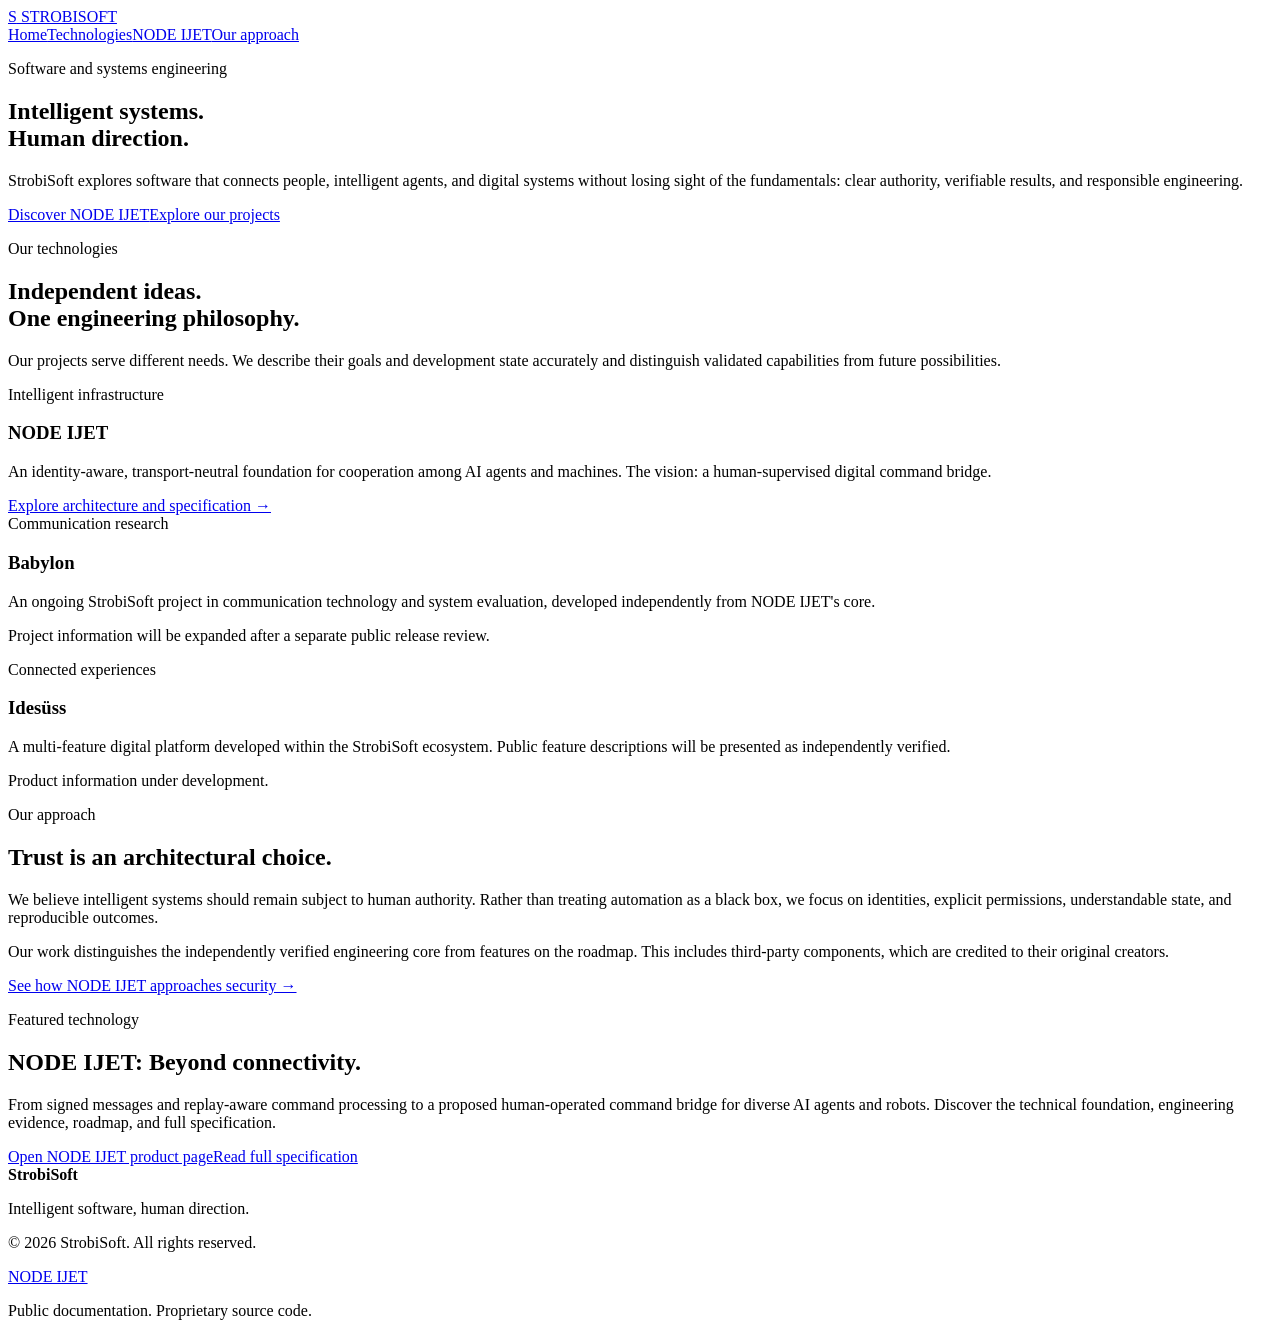
==== index.html @ 18b550df "site: add StrobiSoft public home" ====
<!doctype html>
<html lang="en"><head><meta charset="UTF-8"><meta name="viewport" content="width=device-width, initial-scale=1"><title>StrobiSoft | Intelligent software, human direction</title><meta name="description" content="StrobiSoft develops technology for secure AI coordination, human-supervised automation, communication, and digital platforms. Explore NODE IJET and our projects."><meta name="theme-color" content="#07131e"><link rel="stylesheet" href="/site.css"></head><body>
<header class="masthead"><div class="wide"><a class="brand" href="/"><span class="mark">S</span> STROBISOFT</a><nav class="nav" aria-label="Main navigation"><a aria-current="page" href="/">Home</a><a href="#products">Technologies</a><a href="/node-ijet/">NODE IJET</a><a href="#approach">Our approach</a></nav></div></header>
<main><section class="hero"><div class="wide"><p class="kicker">Software and systems engineering</p><h1>Intelligent systems.<br><span class="accent">Human direction.</span></h1><p class="lede">StrobiSoft explores software that connects people, intelligent agents, and digital systems without losing sight of the fundamentals: clear authority, verifiable results, and responsible engineering.</p><div class="links"><a class="button" href="/node-ijet/">Discover NODE IJET</a><a class="button secondary" href="#products">Explore our projects</a></div></div></section>
<section class="section" id="products"><div class="wide"><p class="kicker">Our technologies</p><h2>Independent ideas.<br>One engineering philosophy.</h2><p class="intro">Our projects serve different needs. We describe their goals and development state accurately and distinguish validated capabilities from future possibilities.</p><div class="grid">
<article class="card"><span class="detail">Intelligent infrastructure</span><h3>NODE IJET</h3><p>An identity-aware, transport-neutral foundation for cooperation among AI agents and machines. The vision: a human-supervised digital command bridge.</p><a href="/node-ijet/">Explore architecture and specification &#8594;</a></article>
<article class="card"><span class="detail">Communication research</span><h3>Babylon</h3><p>An ongoing StrobiSoft project in communication technology and system evaluation, developed independently from NODE IJET's core.</p><p class="small">Project information will be expanded after a separate public release review.</p></article>
<article class="card"><span class="detail">Connected experiences</span><h3>Ides&#252;ss</h3><p>A multi-feature digital platform developed within the StrobiSoft ecosystem. Public feature descriptions will be presented as independently verified.</p><p class="small">Product information under development.</p></article>
</div></div></section>
<section class="section alt" id="approach"><div class="wide columns"><div><p class="kicker">Our approach</p><h2>Trust is an architectural choice.</h2><span class="mini-rule"></span></div><div><p>We believe intelligent systems should remain subject to human authority. Rather than treating automation as a black box, we focus on identities, explicit permissions, understandable state, and reproducible outcomes.</p><p>Our work distinguishes the independently verified engineering core from features on the roadmap. This includes third-party components, which are credited to their original creators.</p><a href="/node-ijet/#security">See how NODE IJET approaches security &#8594;</a></div></div></section>
<section class="section"><div class="wide"><p class="kicker">Featured technology</p><h2>NODE IJET: Beyond connectivity.</h2><p class="intro">From signed messages and replay-aware command processing to a proposed human-operated command bridge for diverse AI agents and robots. Discover the technical foundation, engineering evidence, roadmap, and full specification.</p><div class="links"><a class="button" href="/node-ijet/">Open NODE IJET product page</a><a class="button secondary" href="/node-ijet/#specification">Read full specification</a></div></div></section></main>
<footer class="footer"><div class="wide"><div><strong>StrobiSoft</strong><p class="small">Intelligent software, human direction.</p><p class="legal">&copy; 2026 StrobiSoft. All rights reserved.</p></div><div><a href="/node-ijet/">NODE IJET</a><p class="small">Public documentation. Proprietary source code.</p></div></div></footer>
</body></html>
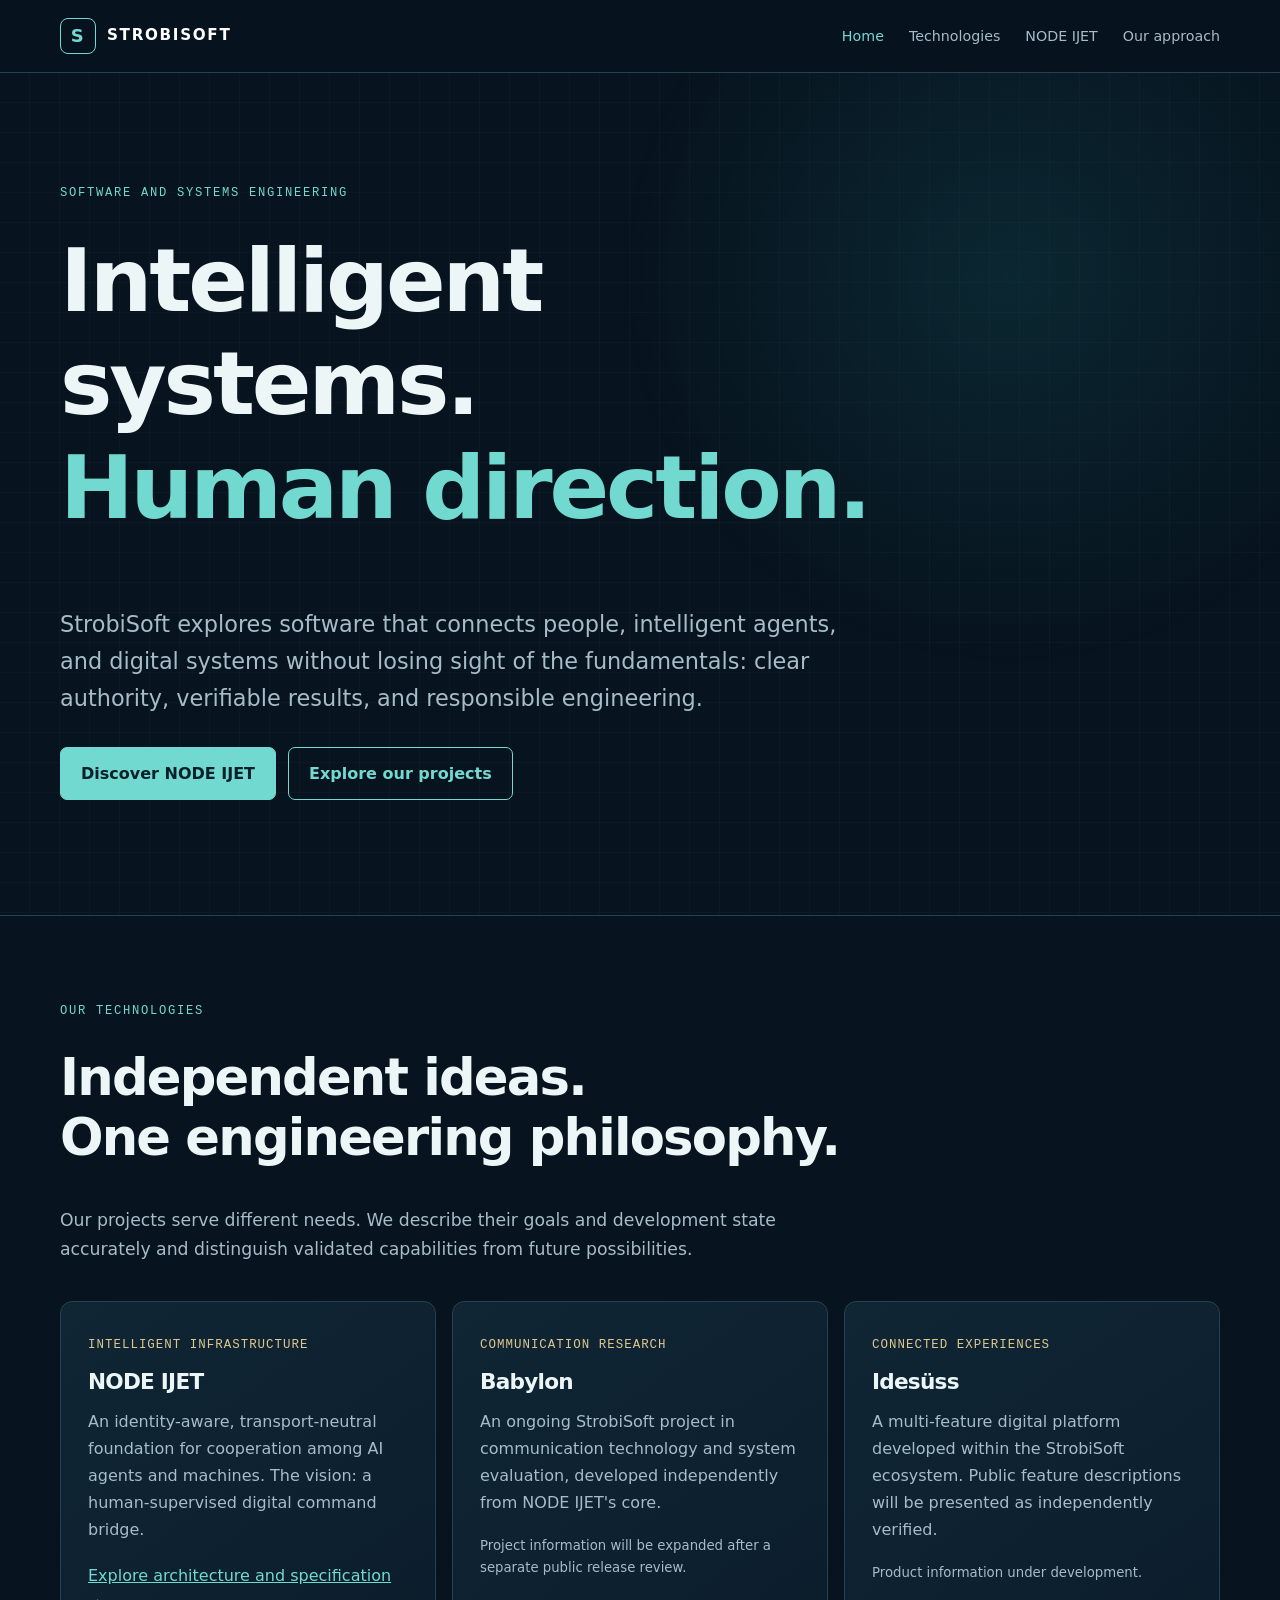
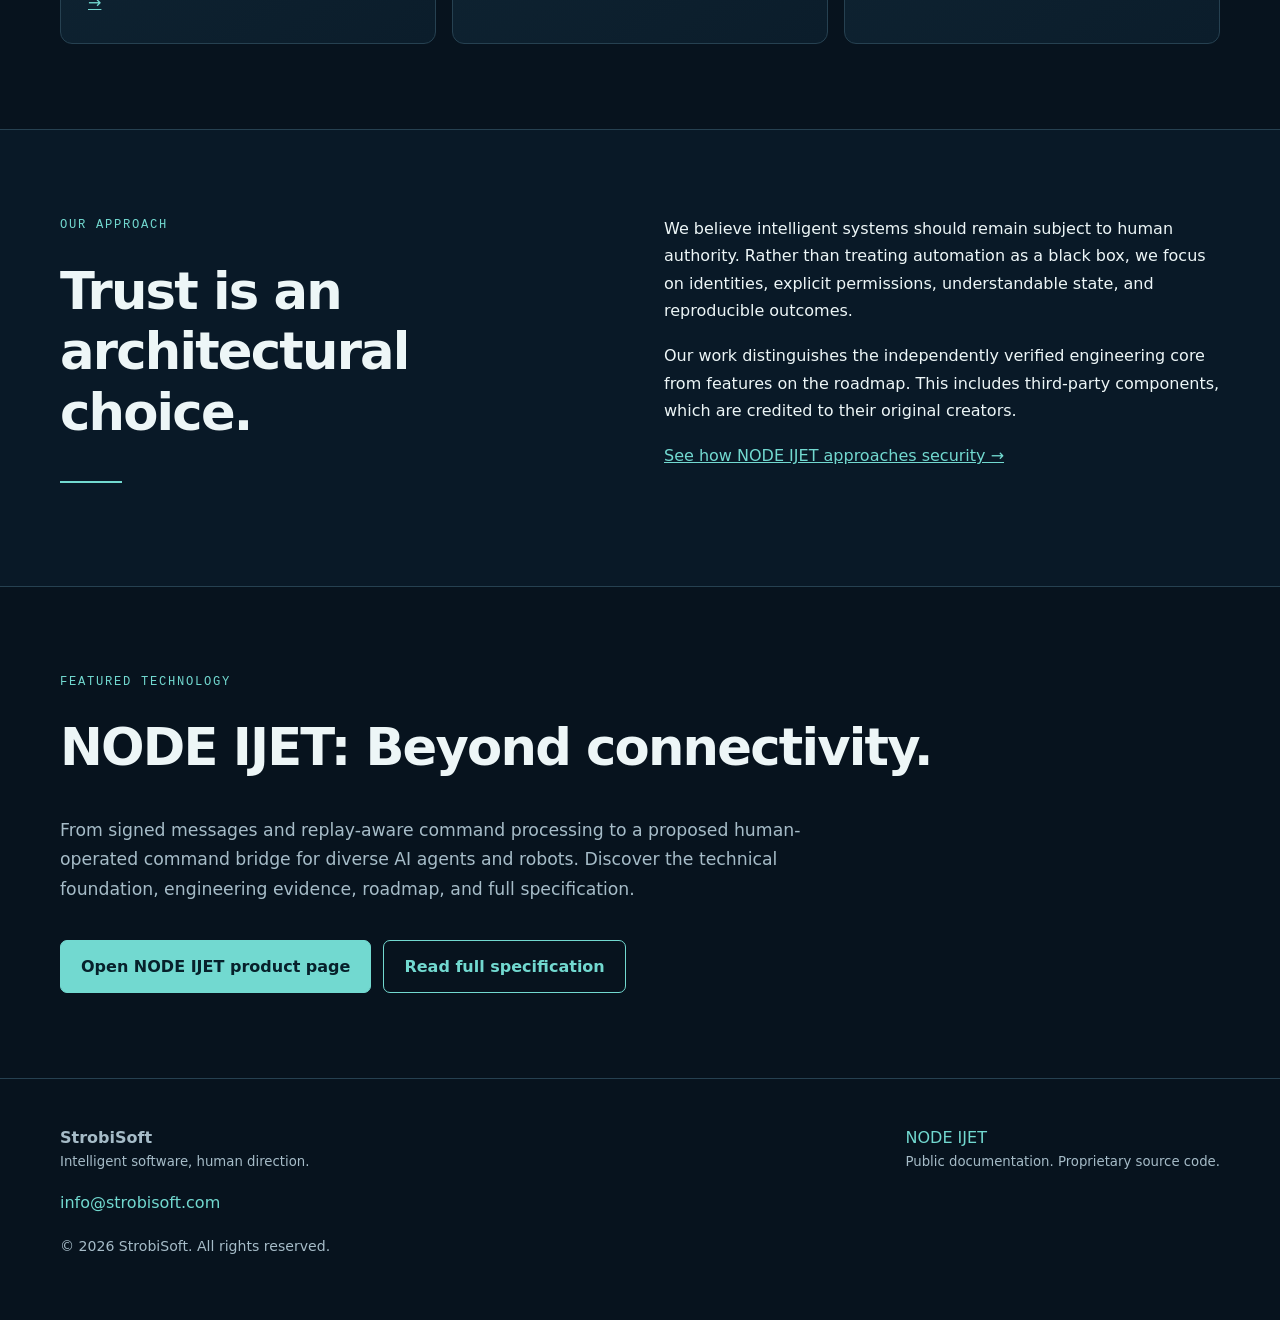
==== commit 33a19e0f: "Publish verified company mailbox in homepage footer" ====
--- a/index.html
+++ b/index.html
@@ -9,5 +9,5 @@
 </div></div></section>
 <section class="section alt" id="approach"><div class="wide columns"><div><p class="kicker">Our approach</p><h2>Trust is an architectural choice.</h2><span class="mini-rule"></span></div><div><p>We believe intelligent systems should remain subject to human authority. Rather than treating automation as a black box, we focus on identities, explicit permissions, understandable state, and reproducible outcomes.</p><p>Our work distinguishes the independently verified engineering core from features on the roadmap. This includes third-party components, which are credited to their original creators.</p><a href="/node-ijet/#security">See how NODE IJET approaches security &#8594;</a></div></div></section>
 <section class="section"><div class="wide"><p class="kicker">Featured technology</p><h2>NODE IJET: Beyond connectivity.</h2><p class="intro">From signed messages and replay-aware command processing to a proposed human-operated command bridge for diverse AI agents and robots. Discover the technical foundation, engineering evidence, roadmap, and full specification.</p><div class="links"><a class="button" href="/node-ijet/">Open NODE IJET product page</a><a class="button secondary" href="/node-ijet/#specification">Read full specification</a></div></div></section></main>
-<footer class="footer"><div class="wide"><div><strong>StrobiSoft</strong><p class="small">Intelligent software, human direction.</p><p class="legal">&copy; 2026 StrobiSoft. All rights reserved.</p></div><div><a href="/node-ijet/">NODE IJET</a><p class="small">Public documentation. Proprietary source code.</p></div></div></footer>
+<footer class="footer"><div class="wide"><div><strong>StrobiSoft</strong><p class="small">Intelligent software, human direction.</p><p><a href="mailto:info@strobisoft.com">info@strobisoft.com</a></p><p class="legal">&copy; 2026 StrobiSoft. All rights reserved.</p></div><div><a href="/node-ijet/">NODE IJET</a><p class="small">Public documentation. Proprietary source code.</p></div></div></footer>
 </body></html>
--- a/site.css
+++ b/site.css
@@ -0,0 +1,3 @@
+:root{color-scheme:dark;--bg:#07131e;--surface:#0e2130;--surface2:#132b3b;--line:#264151;--text:#edf6f7;--muted:#a6bcc8;--accent:#72d9d0;--gold:#e0c68e;--max:1160px}
+*{box-sizing:border-box}html{scroll-behavior:smooth;scroll-padding-top:95px}body{margin:0;background:var(--bg);color:var(--text);font:16px/1.7 ui-sans-serif,system-ui,-apple-system,BlinkMacSystemFont,"Segoe UI",sans-serif}a{color:var(--accent)}a:hover{color:#d6faf4}a:focus-visible,button:focus-visible{outline:2px solid var(--accent);outline-offset:3px}h1,h2,h3{line-height:1.18;letter-spacing:-.035em;margin:0 0 .75em;font-weight:650}h1{font-size:clamp(2.9rem,7vw,5.5rem)}h2{font-size:clamp(2rem,4vw,3.2rem)}h3{font-size:1.35rem}p{margin:0 0 1.15em}ul,ol{padding-left:1.35em;margin:0 0 1.3em}li{margin:.35em 0}small,.small{font-size:.83rem}.subtle,.muted{color:var(--muted)}.wide{width:min(var(--max),calc(100% - 40px));margin:0 auto}.masthead{position:sticky;top:0;z-index:30;backdrop-filter:blur(20px);background:rgba(7,19,30,.94);border-bottom:1px solid var(--line)}.masthead .wide{display:flex;align-items:center;justify-content:space-between;min-height:72px;gap:25px}.brand{display:flex;align-items:center;gap:11px;text-decoration:none;color:#fff;font-weight:800;letter-spacing:.11em;font-size:.95rem}.mark{width:36px;height:36px;border:1px solid var(--accent);border-radius:8px;display:grid;place-items:center;color:var(--accent);font-size:18px;font-weight:800}.nav{display:flex;gap:25px;flex-wrap:wrap}.nav a{text-decoration:none;color:var(--muted);font-size:.89rem}.nav a:hover,.nav a[aria-current="page"]{color:var(--accent)}.hero{position:relative;padding:110px 0 115px;overflow:hidden;border-bottom:1px solid var(--line)}.hero:before{content:"";position:absolute;inset:0;opacity:.55;pointer-events:none;background:radial-gradient(circle at 79% 24%,rgba(37,165,170,.25),transparent 33%),linear-gradient(90deg,transparent 0 96%,rgba(127,230,223,.05) 96% 100%),linear-gradient(transparent 0 96%,rgba(127,230,223,.05) 96% 100%);background-size:auto,30px 30px,30px 30px}.hero .wide{position:relative}.kicker{color:var(--accent);font-family:ui-monospace,SFMono-Regular,Consolas,monospace;letter-spacing:.14em;text-transform:uppercase;font-size:.76rem;margin:0 0 25px}.hero h1{max-width:900px}.hero .lede{font-size:clamp(1.12rem,2vw,1.4rem);max-width:780px;color:var(--muted);line-height:1.65;margin:30px 0}.accent{color:var(--accent)}.links{display:flex;flex-wrap:wrap;gap:12px;margin-top:30px}.button{border:1px solid var(--accent);background:var(--accent);color:#07212b!important;padding:12px 20px;border-radius:7px;display:inline-block;text-decoration:none;font-weight:750}.button.secondary{background:transparent;color:var(--accent)!important}.button:hover{filter:brightness(1.08)}.section{padding:85px 0;border-bottom:1px solid var(--line)}.section.alt{background:#091927}.intro{max-width:790px;color:var(--muted);font-size:1.08rem;margin-bottom:36px}.grid{display:grid;grid-template-columns:repeat(3,minmax(0,1fr));gap:16px}.grid.two{grid-template-columns:repeat(2,minmax(0,1fr))}.card{background:linear-gradient(145deg,#102635,#0b1d2b);border:1px solid var(--line);border-radius:12px;padding:27px;min-height:210px}.card p{color:var(--muted)}.card .detail{color:var(--gold);font-family:ui-monospace,monospace;font-size:.78rem;letter-spacing:.08em;text-transform:uppercase}.card h3{margin:13px 0}.status{border:1px solid #677582;color:#dbe8ee;border-radius:40px;padding:5px 10px;font-size:.76rem;margin-bottom:18px;display:inline-block}.status.verified{color:#9df3cb;border-color:#4a8271}.status.roadmap{color:var(--gold);border-color:#756a46}.columns{display:grid;grid-template-columns:1fr 1fr;gap:48px}.overline{color:var(--accent);font-family:ui-monospace,monospace;letter-spacing:.12em;font-size:.75rem;text-transform:uppercase}.callout{border-left:3px solid var(--accent);background:var(--surface);padding:22px 24px;border-radius:0 8px 8px 0}.architecture{display:flex;flex-wrap:wrap;align-items:stretch;justify-content:center;gap:14px;margin:33px 0}.arch-item{flex:1 1 170px;min-width:160px;text-align:center;border:1px solid var(--line);background:var(--surface);border-radius:10px;padding:20px 12px}.arch-item b{display:block;color:#fff;font-size:1.05rem}.arch-item span{display:block;font-size:.82rem;color:var(--muted)}.arch-arrow{align-self:center;font-size:24px;color:var(--accent)}.content{max-width:950px}.content h2{font-size:2.1rem;margin-top:48px}.content h3{margin-top:30px}.content p,.content li{color:var(--muted)}.content strong{color:var(--text)}.content section{scroll-margin-top:100px}.table-wrap{overflow-x:auto}table{border-collapse:collapse;width:100%;min-width:520px}th,td{padding:14px 18px;border-bottom:1px solid var(--line);text-align:left;vertical-align:top}th{color:var(--accent);font-size:.79rem;letter-spacing:.07em;text-transform:uppercase}td{color:var(--muted)}.toc{background:var(--surface);border:1px solid var(--line);border-radius:12px;padding:24px 35px;max-width:650px}.toc ol{columns:2}.toc a{text-decoration:none}.footer{padding:45px 0;color:var(--muted)}.footer .wide{display:flex;justify-content:space-between;gap:20px;flex-wrap:wrap}.footer a{text-decoration:none}.mini-rule{display:block;width:62px;border-top:2px solid var(--accent);margin:18px 0}.legal{font-size:.88rem;color:var(--muted)}@media(max-width:750px){.masthead .wide{align-items:flex-start;padding:15px 0;flex-direction:column}.nav{gap:17px}.hero{padding:70px 0 75px}.grid,.grid.two,.columns{grid-template-columns:1fr}.section{padding:58px 0}.toc ol{columns:1}.arch-arrow{display:none}.card{min-height:0}.footer .wide{flex-direction:column}}@media(prefers-reduced-motion:reduce){html{scroll-behavior:auto}}
+
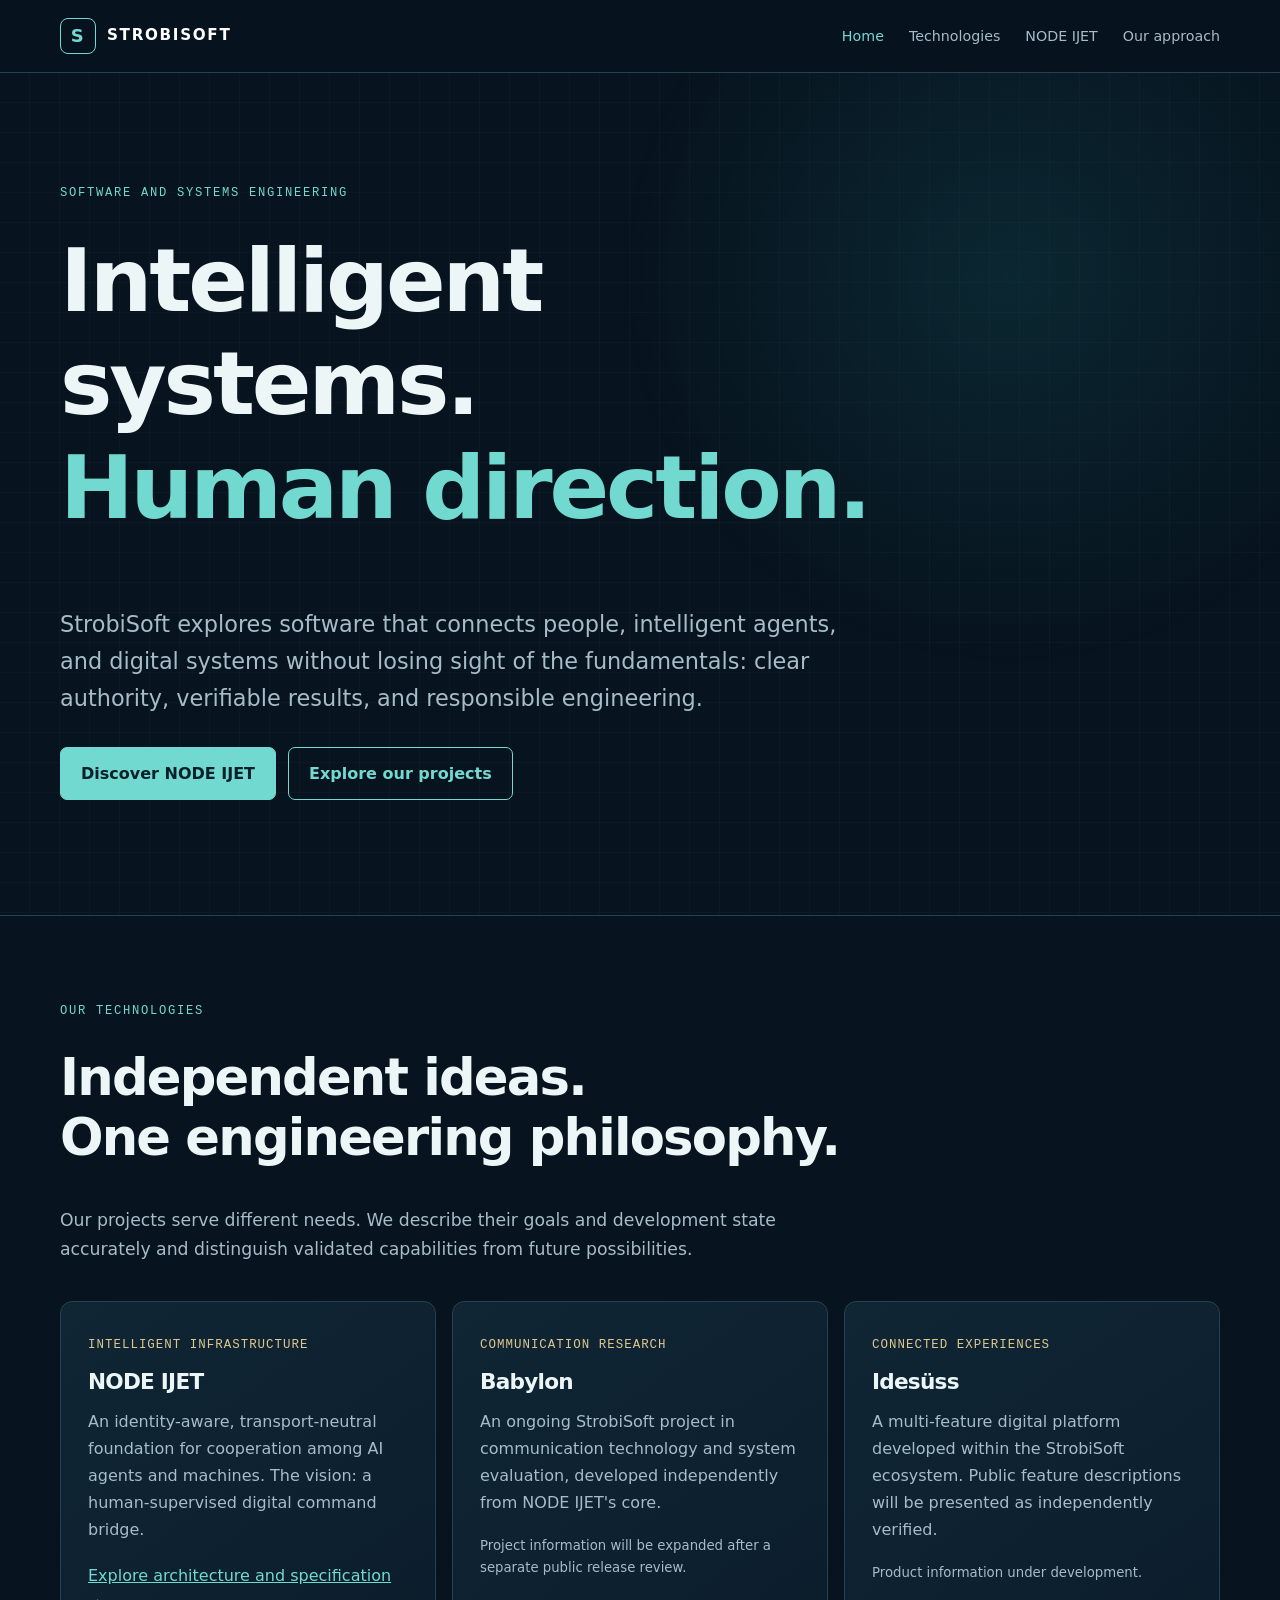
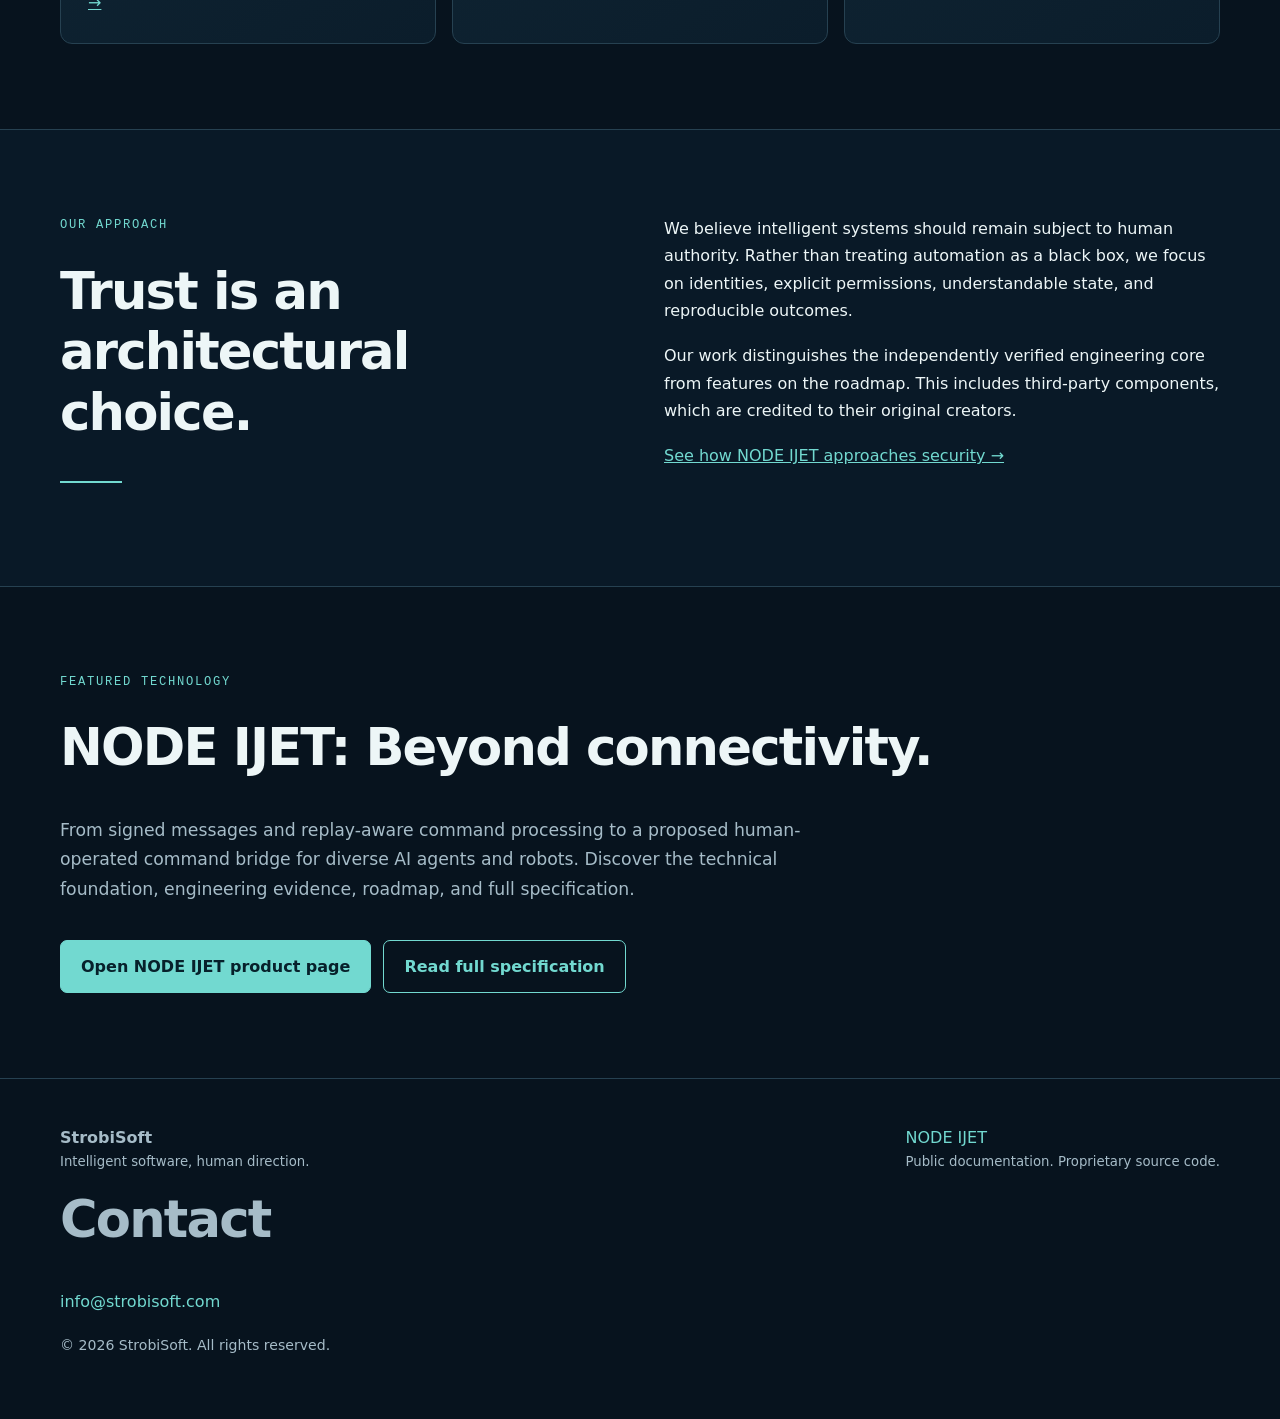
==== commit ffd917d9: "Label the company email as a dedicated Contact section" ====
--- a/index.html
+++ b/index.html
@@ -9,5 +9,5 @@
 </div></div></section>
 <section class="section alt" id="approach"><div class="wide columns"><div><p class="kicker">Our approach</p><h2>Trust is an architectural choice.</h2><span class="mini-rule"></span></div><div><p>We believe intelligent systems should remain subject to human authority. Rather than treating automation as a black box, we focus on identities, explicit permissions, understandable state, and reproducible outcomes.</p><p>Our work distinguishes the independently verified engineering core from features on the roadmap. This includes third-party components, which are credited to their original creators.</p><a href="/node-ijet/#security">See how NODE IJET approaches security &#8594;</a></div></div></section>
 <section class="section"><div class="wide"><p class="kicker">Featured technology</p><h2>NODE IJET: Beyond connectivity.</h2><p class="intro">From signed messages and replay-aware command processing to a proposed human-operated command bridge for diverse AI agents and robots. Discover the technical foundation, engineering evidence, roadmap, and full specification.</p><div class="links"><a class="button" href="/node-ijet/">Open NODE IJET product page</a><a class="button secondary" href="/node-ijet/#specification">Read full specification</a></div></div></section></main>
-<footer class="footer"><div class="wide"><div><strong>StrobiSoft</strong><p class="small">Intelligent software, human direction.</p><p><a href="mailto:info@strobisoft.com">info@strobisoft.com</a></p><p class="legal">&copy; 2026 StrobiSoft. All rights reserved.</p></div><div><a href="/node-ijet/">NODE IJET</a><p class="small">Public documentation. Proprietary source code.</p></div></div></footer>
+<footer class="footer"><div class="wide"><div><strong>StrobiSoft</strong><p class="small">Intelligent software, human direction.</p><section id="contact" aria-labelledby="contact-heading"><h2 id="contact-heading">Contact</h2><p><a href="mailto:info@strobisoft.com">info@strobisoft.com</a></p></section><p class="legal">&copy; 2026 StrobiSoft. All rights reserved.</p></div><div><a href="/node-ijet/">NODE IJET</a><p class="small">Public documentation. Proprietary source code.</p></div></div></footer>
 </body></html>
